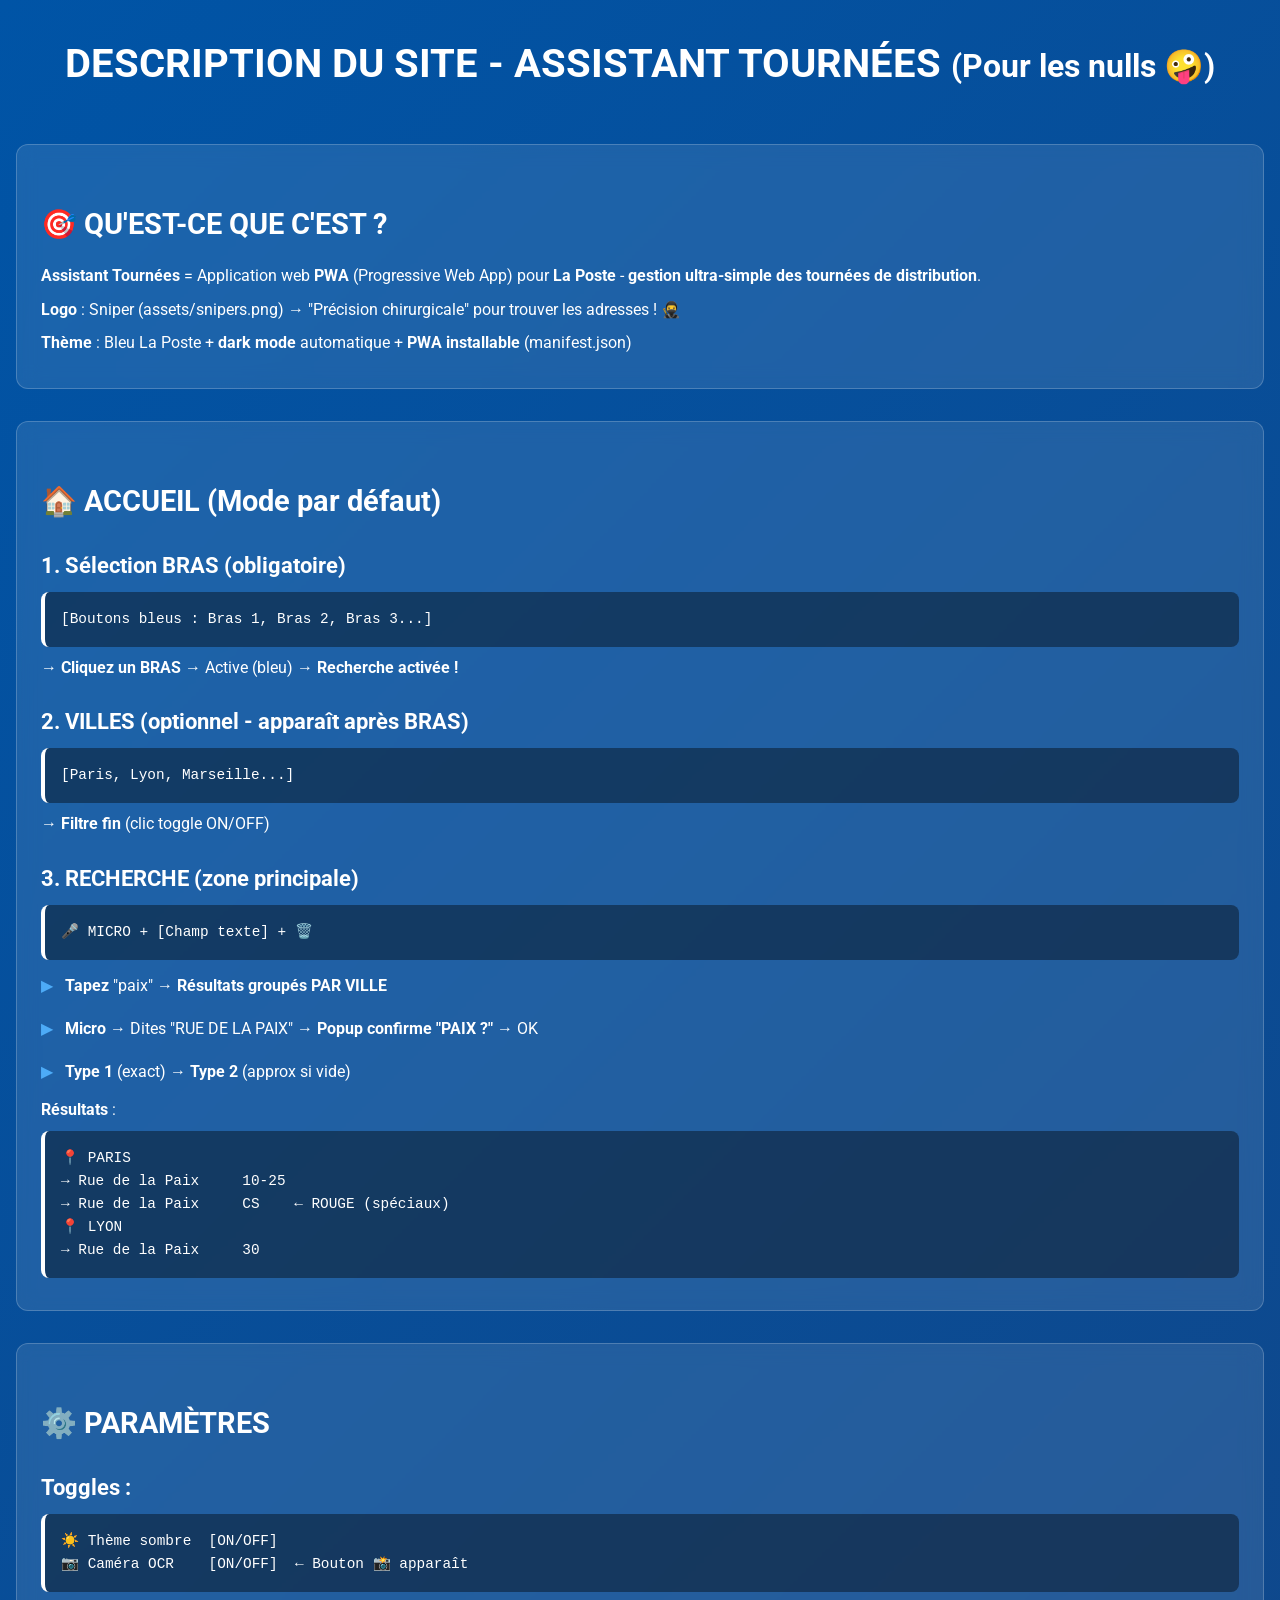
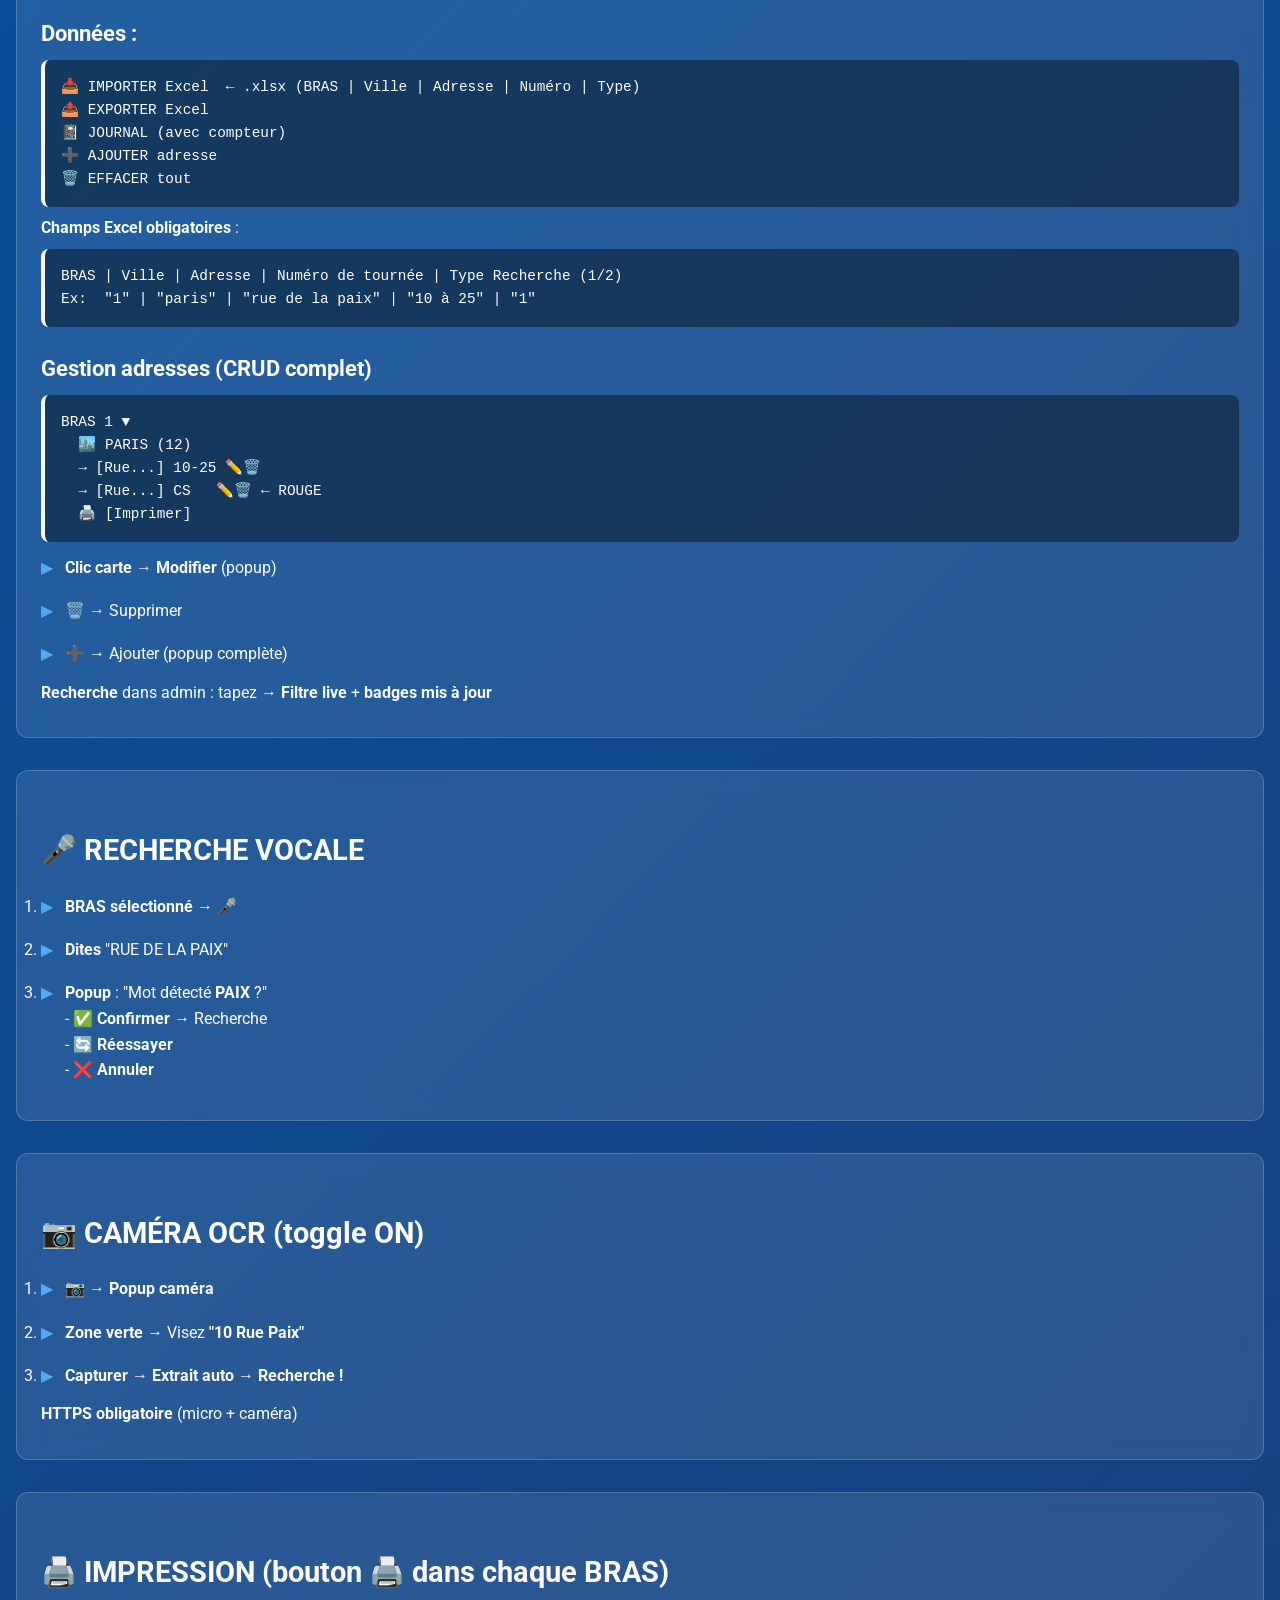
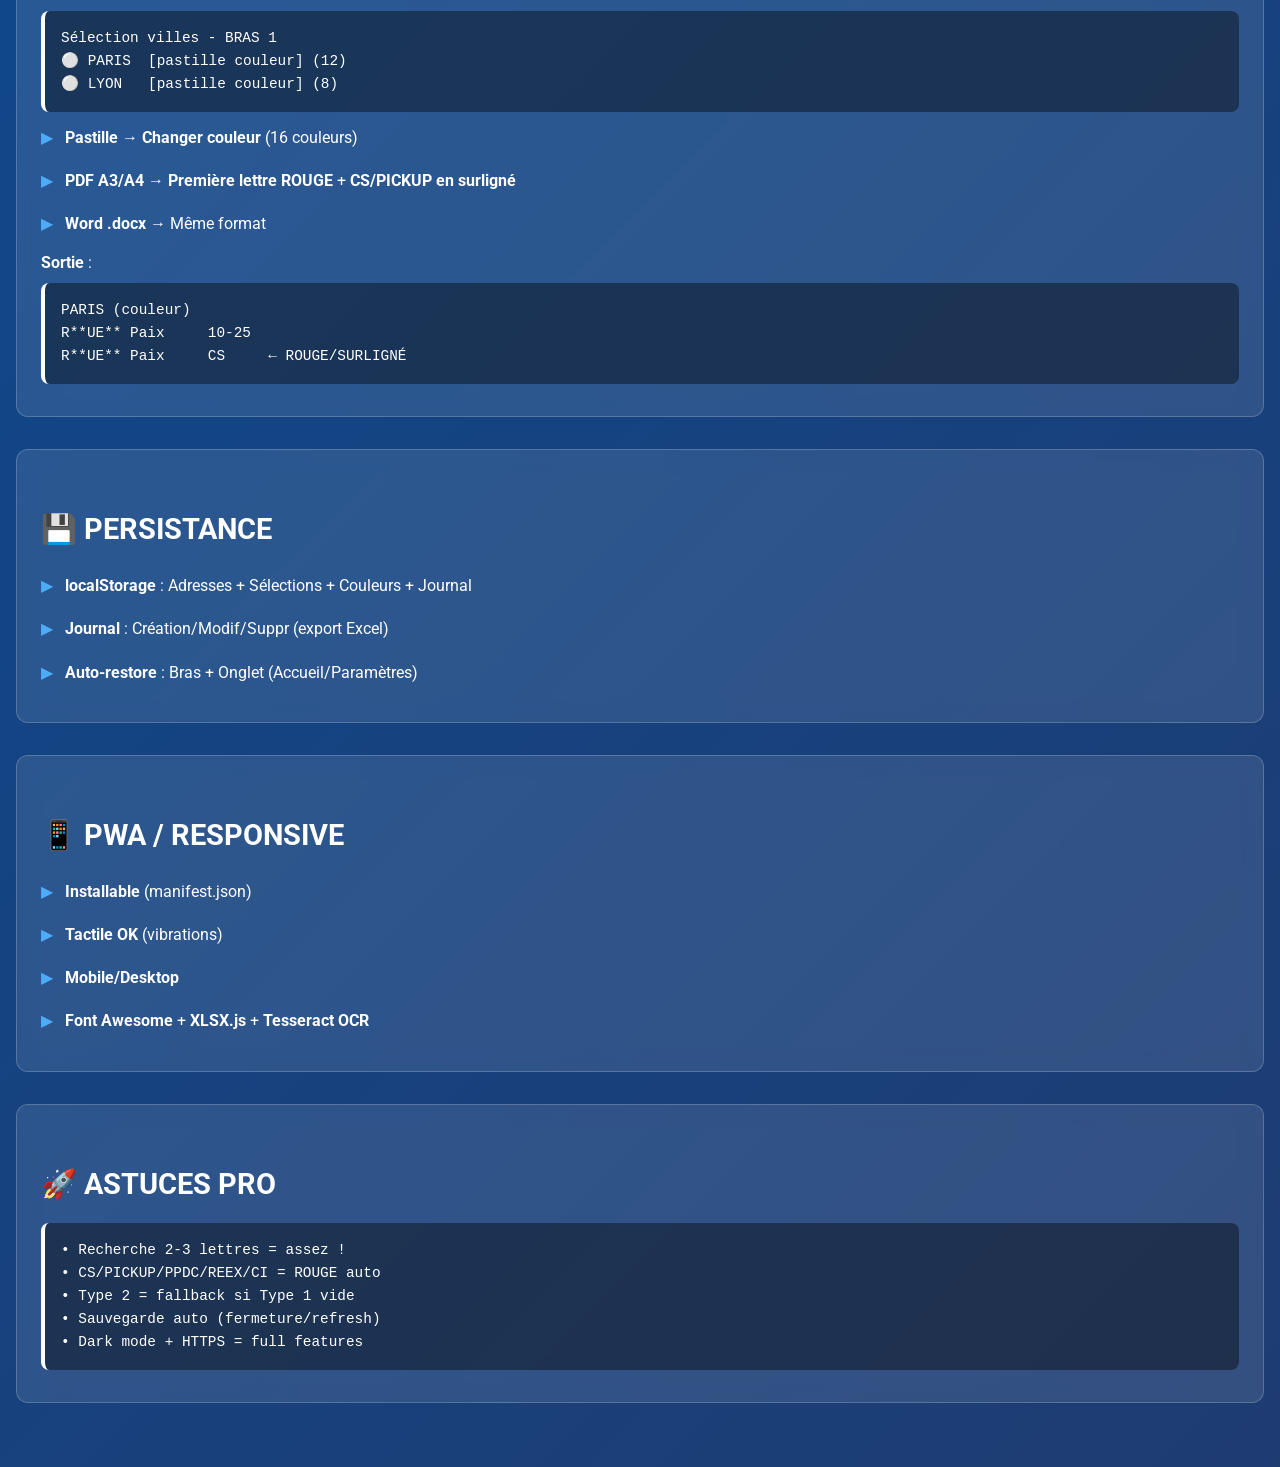
==== accueil.html @ 3bea8cd3 "Grosse maj" ====
<!DOCTYPE html>
<html lang="fr">
<head>
    <meta charset="UTF-8">
    <meta name="viewport" content="width=device-width, initial-scale=1.0">
    <title>Assistant Tournées</title>
    <link rel="stylesheet" href="https://cdnjs.cloudflare.com/ajax/libs/font-awesome/6.4.0/css/all.min.css">
    <link href="https://fonts.googleapis.com/css2?family=Roboto:wght@300;400;500;700&display=swap" rel="stylesheet">
    <style>
        * { margin: 0; padding: 0; box-sizing: border-box; }
        body { font-family: 'Roboto', sans-serif; background: linear-gradient(135deg, #0054A6, #1e3c72); color: #fff; min-height: 100vh; padding: 2rem 1rem; line-height: 1.6; }
        header { text-align: center; margin-bottom: 3rem; }
        .logo { max-width: 120px; height: auto; margin-bottom: 1rem; }
        h1 { font-size: 2.5rem; margin-bottom: 0.5rem; text-align: center; }
        h2 { font-size: 1.8rem; margin: 2rem 0 1rem; color: #fff; }
        h3 { font-size: 1.4rem; margin: 1.5rem 0 0.5rem; }
        p, li { font-size: 1rem; margin-bottom: 0.5rem; }
        pre { background: rgba(0,0,0,0.4); padding: 1rem; border-radius: 8px; font-family: monospace; font-size: 0.9rem; margin: 0.5rem 0; border-left: 4px solid #fff; overflow-x: auto; }
        .rouge { color: #ff4757; font-weight: bold; }
        .section { background: rgba(255,255,255,0.1); padding: 1.5rem; margin-bottom: 2rem; border-radius: 12px; backdrop-filter: blur(10px); border: 1px solid rgba(255,255,255,0.2); }
        .toggle-list { background: rgba(0,0,0,0.3); padding: 1rem; border-radius: 8px; margin: 0.5rem 0; font-family: monospace; }
        ul { list-style: none; padding-left: 0; }
        li { padding: 0.3rem 0; position: relative; padding-left: 1.5rem; }
        li:before { content: '▶'; position: absolute; left: 0; color: #4DABF7; }
        .astuces li:before { color: #FF4757; }
        @media (max-width: 768px) { body { padding: 1rem 0.5rem; } h1 { font-size: 2rem; } }
        .code-highlight { background: rgba(255,71,87,0.2); padding: 0.2rem 0.4rem; border-radius: 4px; }
    </style>
</head>
<body>
    <header>
        <!-- <img src="assets/snipers.png" alt="Sniper Logo" class="logo"> -->
        <h1>DESCRIPTION DU SITE - ASSISTANT TOURNÉES <span style="font-size: 0.8em;">(Pour les nulls 🤪)</span></h1>
    </header>

    <div class="section">
        <h2>🎯 <strong>QU'EST-CE QUE C'EST ?</strong></h2>
        <p><strong>Assistant Tournées</strong> = Application web <strong>PWA</strong> (Progressive Web App) pour <strong>La Poste</strong> - <strong>gestion ultra-simple des tournées de distribution</strong>.</p>
        <p><strong>Logo</strong> : Sniper (assets/snipers.png) → "Précision chirurgicale" pour trouver les adresses ! 🥷</p>
        <p><strong>Thème</strong> : Bleu La Poste + <strong>dark mode</strong> automatique + <strong>PWA installable</strong> (manifest.json)</p>
    </div>

    <div class="section">
        <h2>🏠 <strong>ACCUEIL (Mode par défaut)</strong></h2>
        <h3>1. <strong>Sélection BRAS</strong> (obligatoire)</h3>
        <pre>[Boutons bleus : Bras 1, Bras 2, Bras 3...]</pre>
        <p>→ <strong>Cliquez un BRAS</strong> → Active (bleu) → <strong>Recherche activée !</strong></p>
        
        <h3>2. <strong>VILLES</strong> (optionnel - apparaît après BRAS)</h3>
        <pre>[Paris, Lyon, Marseille...]</pre>
        <p>→ <strong>Filtre fin</strong> (clic toggle ON/OFF)</p>
        
        <h3>3. <strong>RECHERCHE</strong> (zone principale)</h3>
        <pre>🎤 MICRO + [Champ texte] + 🗑️</pre>
        <ul>
            <li><strong>Tapez</strong> "paix" → <strong>Résultats groupés PAR VILLE</strong></li>
            <li><strong>Micro</strong> → Dites "RUE DE LA PAIX" → <strong>Popup confirme "PAIX ?"</strong> → OK</li>
            <li><strong>Type 1</strong> (exact) → <strong>Type 2</strong> (approx si vide)</li>
        </ul>
        <p><strong>Résultats</strong> :</p>
        <pre>📍 PARIS
→ Rue de la Paix     10-25
→ Rue de la Paix     CS    ← ROUGE (spéciaux)
📍 LYON
→ Rue de la Paix     30</pre>
    </div>

    <div class="section">
        <h2>⚙️ <strong>PARAMÈTRES</strong></h2>
        <h3><strong>Toggles</strong> :</h3>
        <pre>☀️ Thème sombre  [ON/OFF]
📷 Caméra OCR    [ON/OFF]  ← Bouton 📸 apparaît</pre>
        
        <h3><strong>Données</strong> :</h3>
        <pre>📥 IMPORTER Excel  ← .xlsx (BRAS | Ville | Adresse | Numéro | Type)
📤 EXPORTER Excel
📓 JOURNAL (avec compteur)
➕ AJOUTER adresse
🗑️ EFFACER tout</pre>
        
        <p><strong>Champs Excel obligatoires</strong> :</p>
        <pre>BRAS | Ville | Adresse | Numéro de tournée | Type Recherche (1/2)
Ex:  "1" | "paris" | "rue de la paix" | "10 à 25" | "1"</pre>
        
        <h3><strong>Gestion adresses</strong> (CRUD complet)</h3>
        <pre>BRAS 1 ▼
  🏙️ PARIS (12)
  → [Rue...] 10-25 ✏️🗑️
  → [Rue...] CS   ✏️🗑️ ← ROUGE
  🖨️ [Imprimer]</pre>
        <ul>
            <li><strong>Clic carte</strong> → <strong>Modifier</strong> (popup)</li>
            <li><strong>🗑️</strong> → Supprimer</li>
            <li><strong>➕</strong> → Ajouter (popup complète)</li>
        </ul>
        <p><strong>Recherche</strong> dans admin : tapez → <strong>Filtre live</strong> + <strong>badges mis à jour</strong></p>
    </div>

    <div class="section">
        <h2>🎤 <strong>RECHERCHE VOCALE</strong></h2>
        <ol>
            <li><strong>BRAS sélectionné</strong> → <strong>🎤</strong></li>
            <li><strong>Dites</strong> "RUE DE LA PAIX"</li>
            <li><strong>Popup</strong> : "Mot détecté <strong>PAIX</strong> ?"<br>
                - ✅ <strong>Confirmer</strong> → Recherche<br>
                - 🔄 <strong>Réessayer</strong><br>
                - ❌ <strong>Annuler</strong>
            </li>
        </ol>
    </div>

    <div class="section">
        <h2>📷 <strong>CAMÉRA OCR</strong> (toggle ON)</h2>
        <ol>
            <li><strong>📷</strong> → <strong>Popup caméra</strong></li>
            <li><strong>Zone verte</strong> → Visez <strong>"10 Rue Paix"</strong></li>
            <li><strong>Capturer</strong> → <strong>Extrait auto</strong> → <strong>Recherche !</strong></li>
        </ol>
        <p><strong>HTTPS obligatoire</strong> (micro + caméra)</p>
    </div>

    <div class="section">
        <h2>🖨️ <strong>IMPRESSION</strong> (bouton 🖨️ dans chaque BRAS)</h2>
        <pre>Sélection villes - BRAS 1
⚪ PARIS  [pastille couleur] (12)
⚪ LYON   [pastille couleur] (8)</pre>
        <ul>
            <li><strong>Pastille</strong> → <strong>Changer couleur</strong> (16 couleurs)</li>
            <li><strong>PDF A3/A4</strong> → <strong>Première lettre ROUGE</strong> + <strong>CS/PICKUP en surligné</strong></li>
            <li><strong>Word .docx</strong> → Même format</li>
        </ul>
        <p><strong>Sortie</strong> :</p>
        <pre>PARIS (couleur)
R**UE** Paix     10-25
R**UE** Paix     CS     ← ROUGE/SURLIGNÉ</pre>
    </div>

    <div class="section">
        <h2>💾 <strong>PERSISTANCE</strong></h2>
        <ul>
            <li><strong>localStorage</strong> : Adresses + Sélections + Couleurs + Journal</li>
            <li><strong>Journal</strong> : Création/Modif/Suppr (export Excel)</li>
            <li><strong>Auto-restore</strong> : Bras + Onglet (Accueil/Paramètres)</li>
        </ul>
    </div>

    <div class="section">
        <h2>📱 <strong>PWA / RESPONSIVE</strong></h2>
        <ul>
            <li><strong>Installable</strong> (manifest.json)</li>
            <li><strong>Tactile OK</strong> (vibrations)</li>
            <li><strong>Mobile/Desktop</strong></li>
            <li><strong>Font Awesome</strong> + <strong>XLSX.js</strong> + <strong>Tesseract OCR</strong></li>
        </ul>
    </div>

    <div class="astuces section">
        <h2>🚀 <strong>ASTUCES PRO</strong></h2>
        <pre>• Recherche 2-3 lettres = assez !
• CS/PICKUP/PPDC/REEX/CI = ROUGE auto
• Type 2 = fallback si Type 1 vide
• Sauvegarde auto (fermeture/refresh)
• Dark mode + HTTPS = full features</pre>
    </div>
</body>
</html>
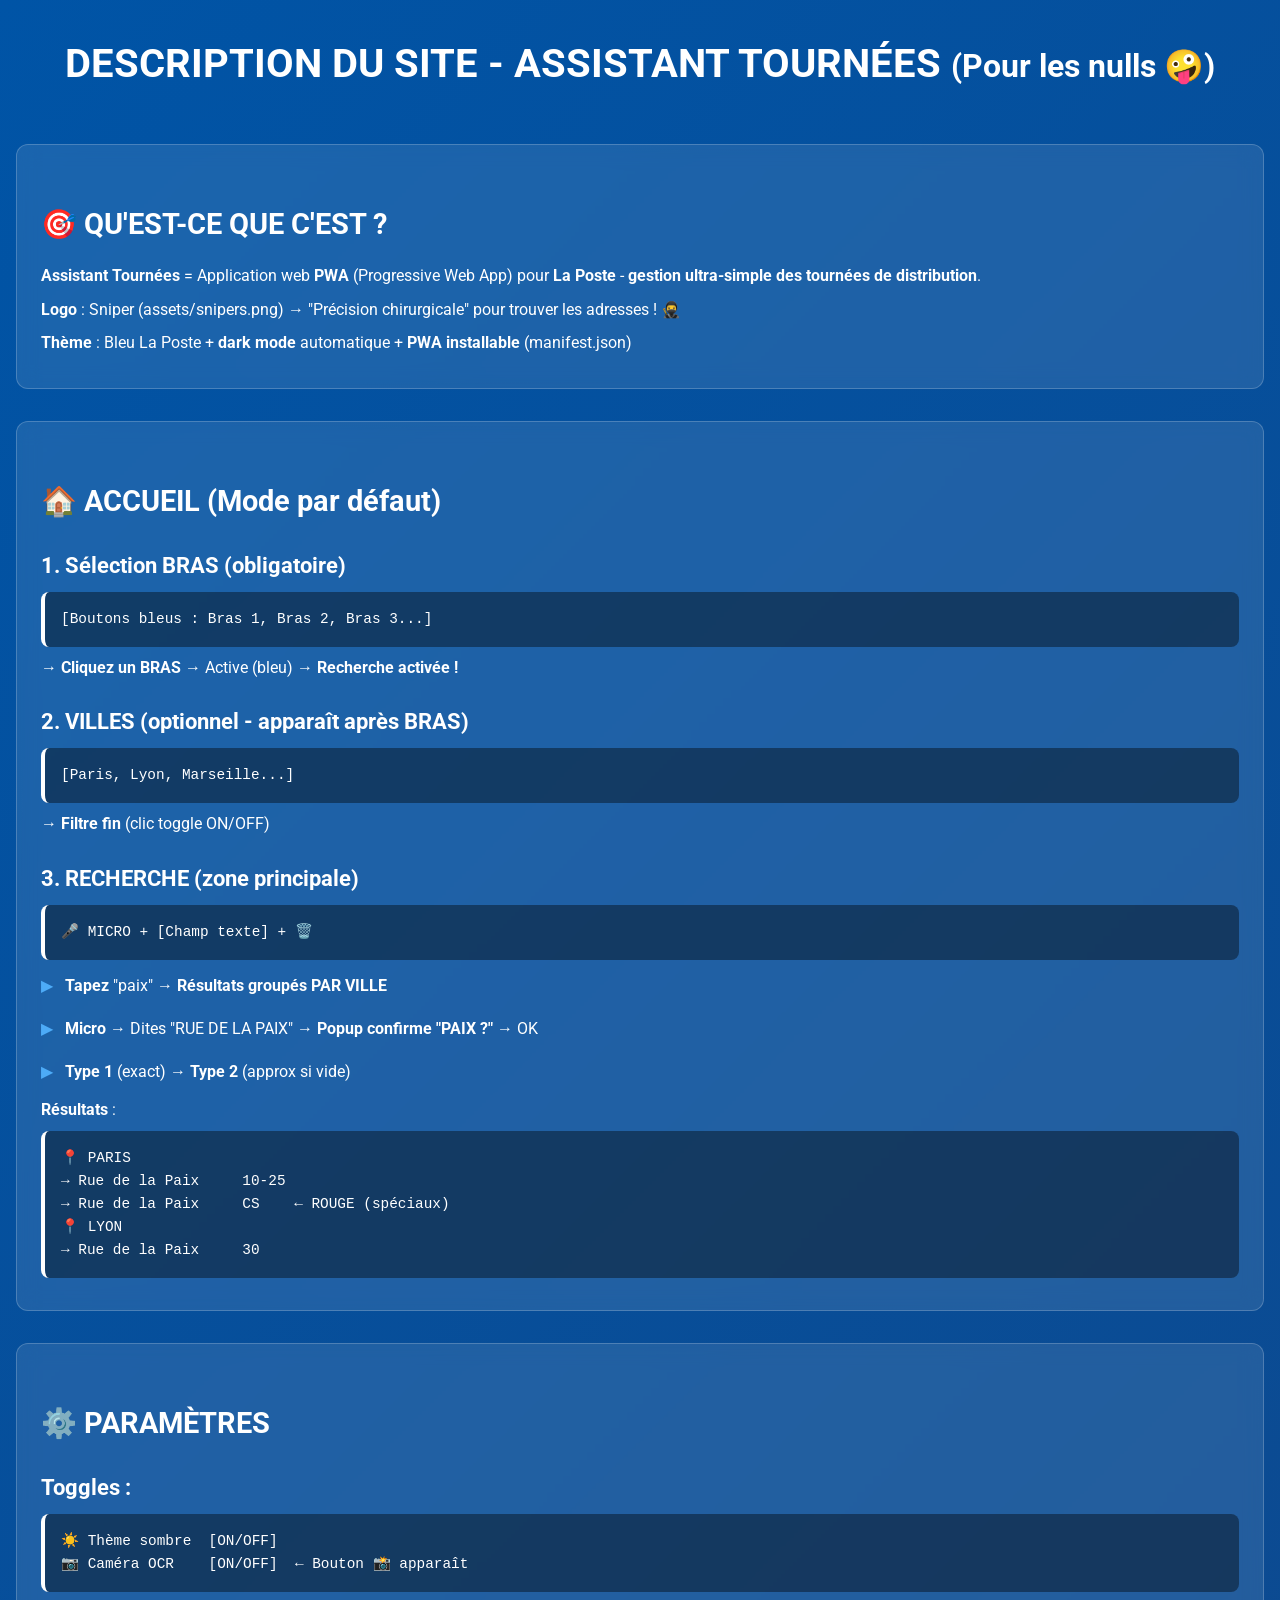
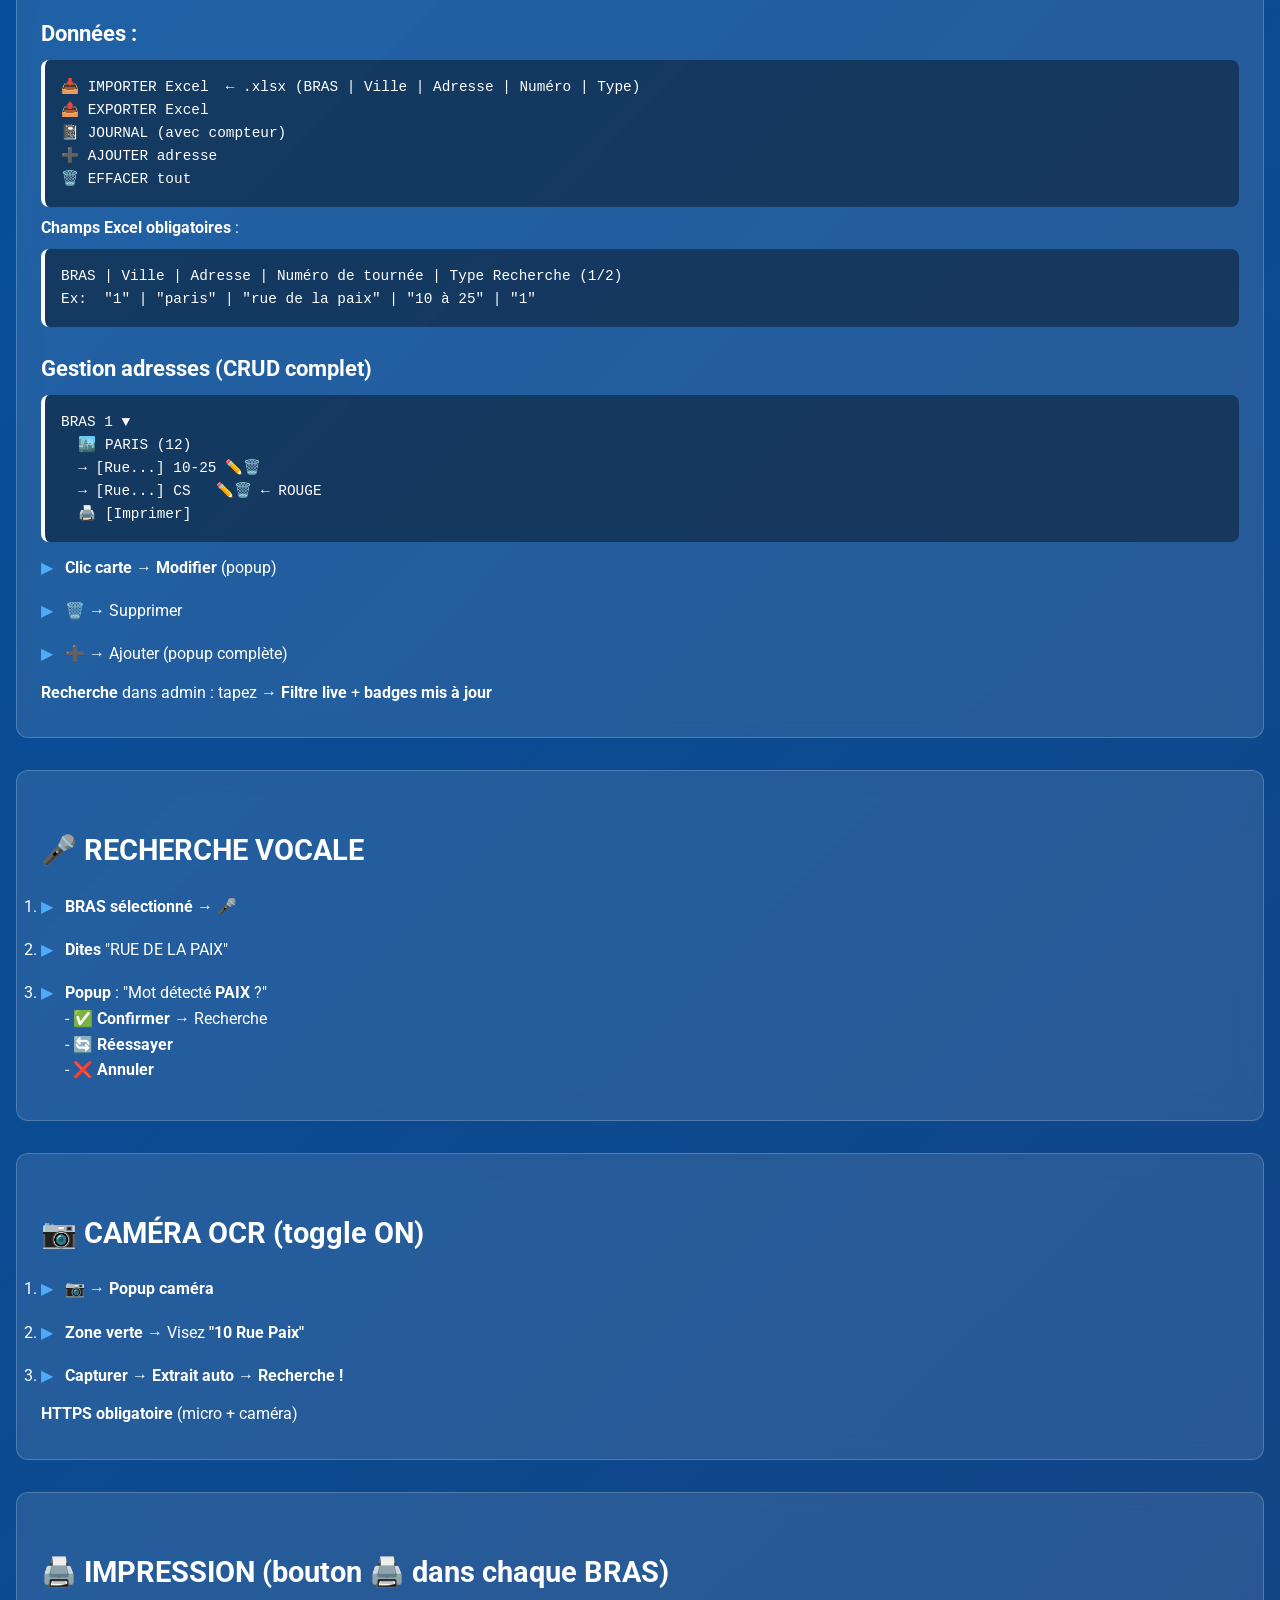
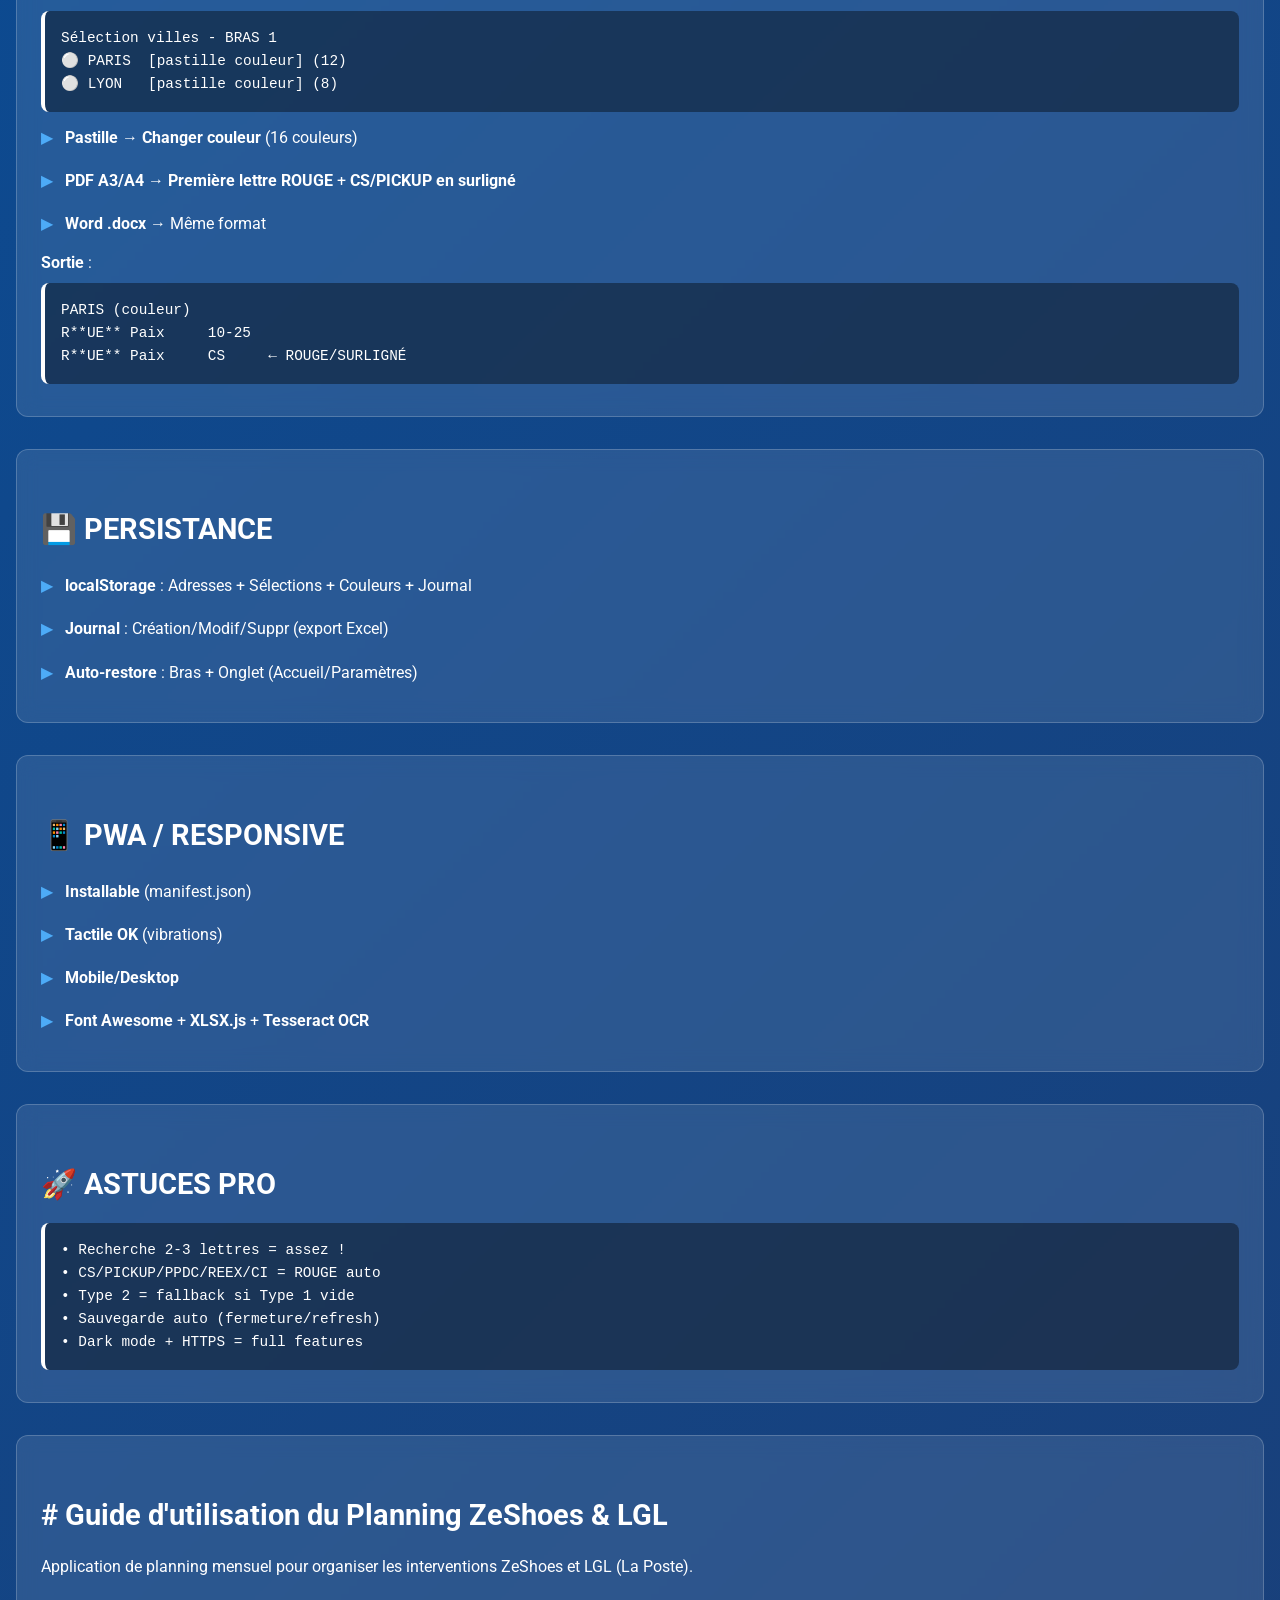
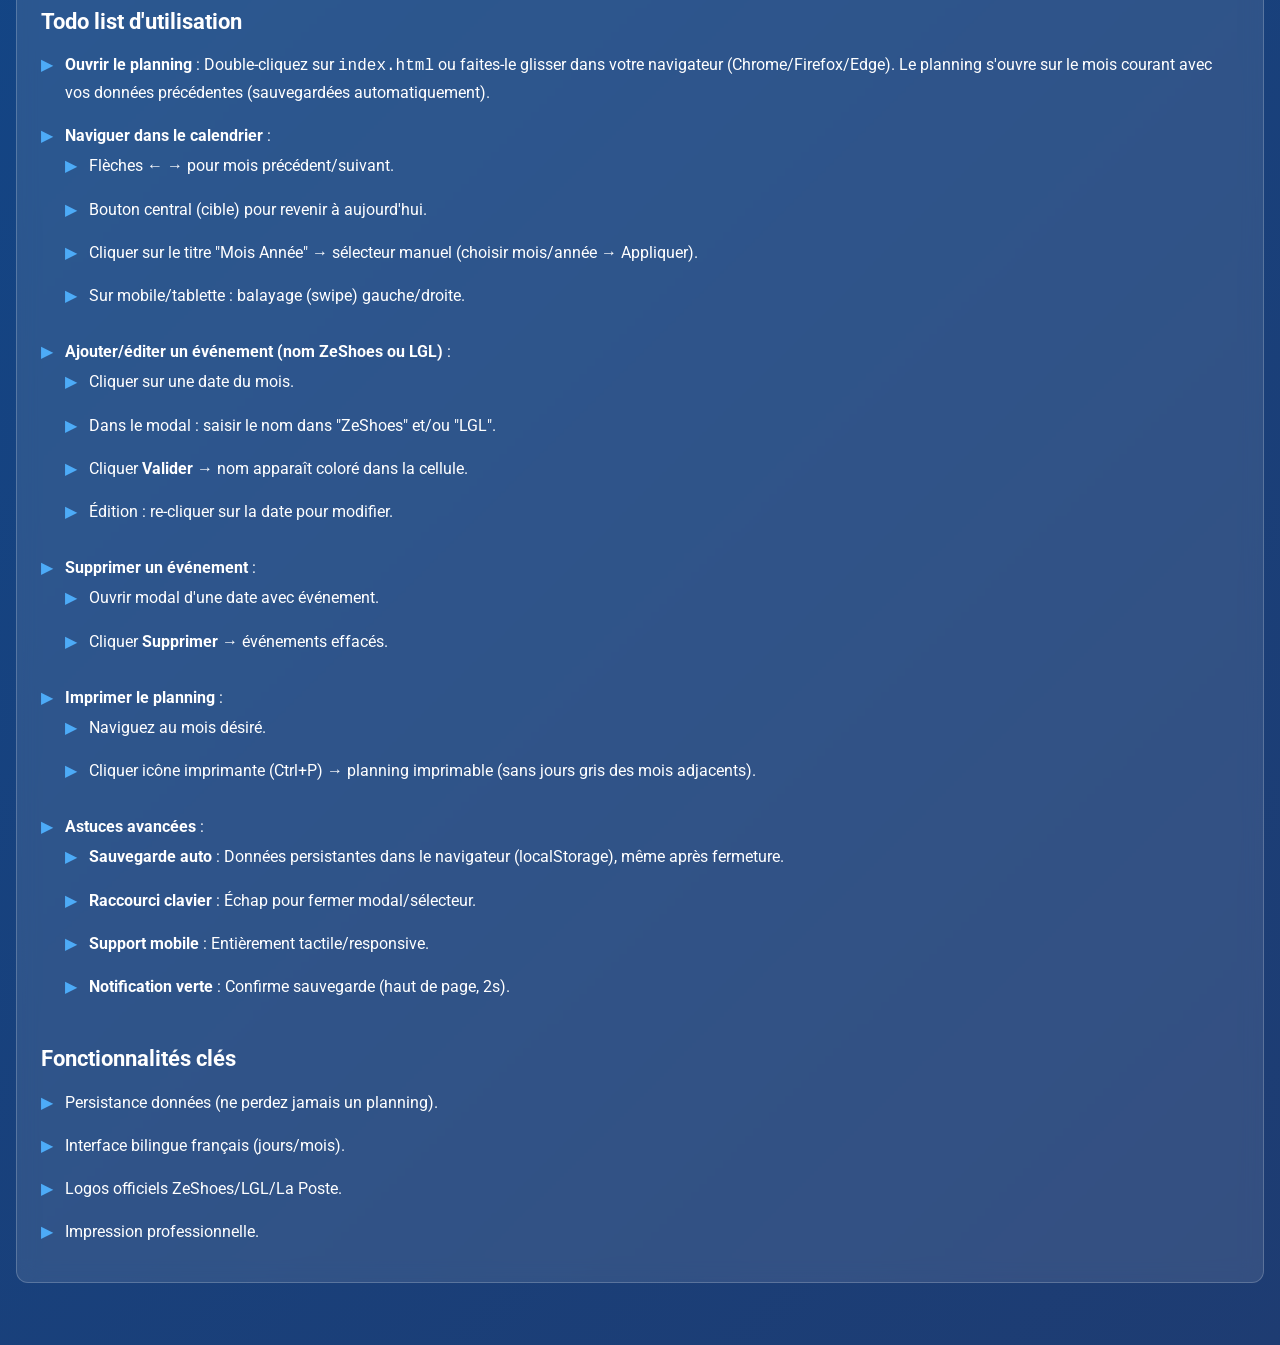
==== commit 4319faf5: "Gestion de nav5" ====
--- a/accueil.html
+++ b/accueil.html
@@ -162,5 +162,59 @@
 • Sauvegarde auto (fermeture/refresh)
 • Dark mode + HTTPS = full features</pre>
     </div>
+
+    <div class="section">
+        <h2># Guide d'utilisation du Planning ZeShoes & LGL</h2>
+        <p>Application de planning mensuel pour organiser les interventions ZeShoes et LGL (La Poste).</p>
+        
+        <h3>Todo list d'utilisation</h3>
+        <ul>
+            <li><strong>Ouvrir le planning</strong> : Double-cliquez sur <code>index.html</code> ou faites-le glisser dans votre navigateur (Chrome/Firefox/Edge). Le planning s'ouvre sur le mois courant avec vos données précédentes (sauvegardées automatiquement).</li>
+            <li><strong>Naviguer dans le calendrier</strong> :
+                <ul>
+                    <li>Flèches ← → pour mois précédent/suivant.</li>
+                    <li>Bouton central (cible) pour revenir à aujourd'hui.</li>
+                    <li>Cliquer sur le titre "Mois Année" → sélecteur manuel (choisir mois/année → Appliquer).</li>
+                    <li>Sur mobile/tablette : balayage (swipe) gauche/droite.</li>
+                </ul>
+            </li>
+            <li><strong>Ajouter/éditer un événement (nom ZeShoes ou LGL)</strong> :
+                <ul>
+                    <li>Cliquer sur une date du mois.</li>
+                    <li>Dans le modal : saisir le nom dans "ZeShoes" et/ou "LGL".</li>
+                    <li>Cliquer <strong>Valider</strong> → nom apparaît coloré dans la cellule.</li>
+                    <li>Édition : re-cliquer sur la date pour modifier.</li>
+                </ul>
+            </li>
+            <li><strong>Supprimer un événement</strong> :
+                <ul>
+                    <li>Ouvrir modal d'une date avec événement.</li>
+                    <li>Cliquer <strong>Supprimer</strong> → événements effacés.</li>
+                </ul>
+            </li>
+            <li><strong>Imprimer le planning</strong> :
+                <ul>
+                    <li>Naviguez au mois désiré.</li>
+                    <li>Cliquer icône imprimante (Ctrl+P) → planning imprimable (sans jours gris des mois adjacents).</li>
+                </ul>
+            </li>
+            <li><strong>Astuces avancées</strong> :
+                <ul>
+                    <li><strong>Sauvegarde auto</strong> : Données persistantes dans le navigateur (localStorage), même après fermeture.</li>
+                    <li><strong>Raccourci clavier</strong> : Échap pour fermer modal/sélecteur.</li>
+                    <li><strong>Support mobile</strong> : Entièrement tactile/responsive.</li>
+                    <li><strong>Notification verte</strong> : Confirme sauvegarde (haut de page, 2s).</li>
+                </ul>
+            </li>
+        </ul>
+        
+        <h3>Fonctionnalités clés</h3>
+        <ul>
+            <li>Persistance données (ne perdez jamais un planning).</li>
+            <li>Interface bilingue français (jours/mois).</li>
+            <li>Logos officiels ZeShoes/LGL/La Poste.</li>
+            <li>Impression professionnelle.</li>
+        </ul>
+    </div>
 </body>
 </html>
